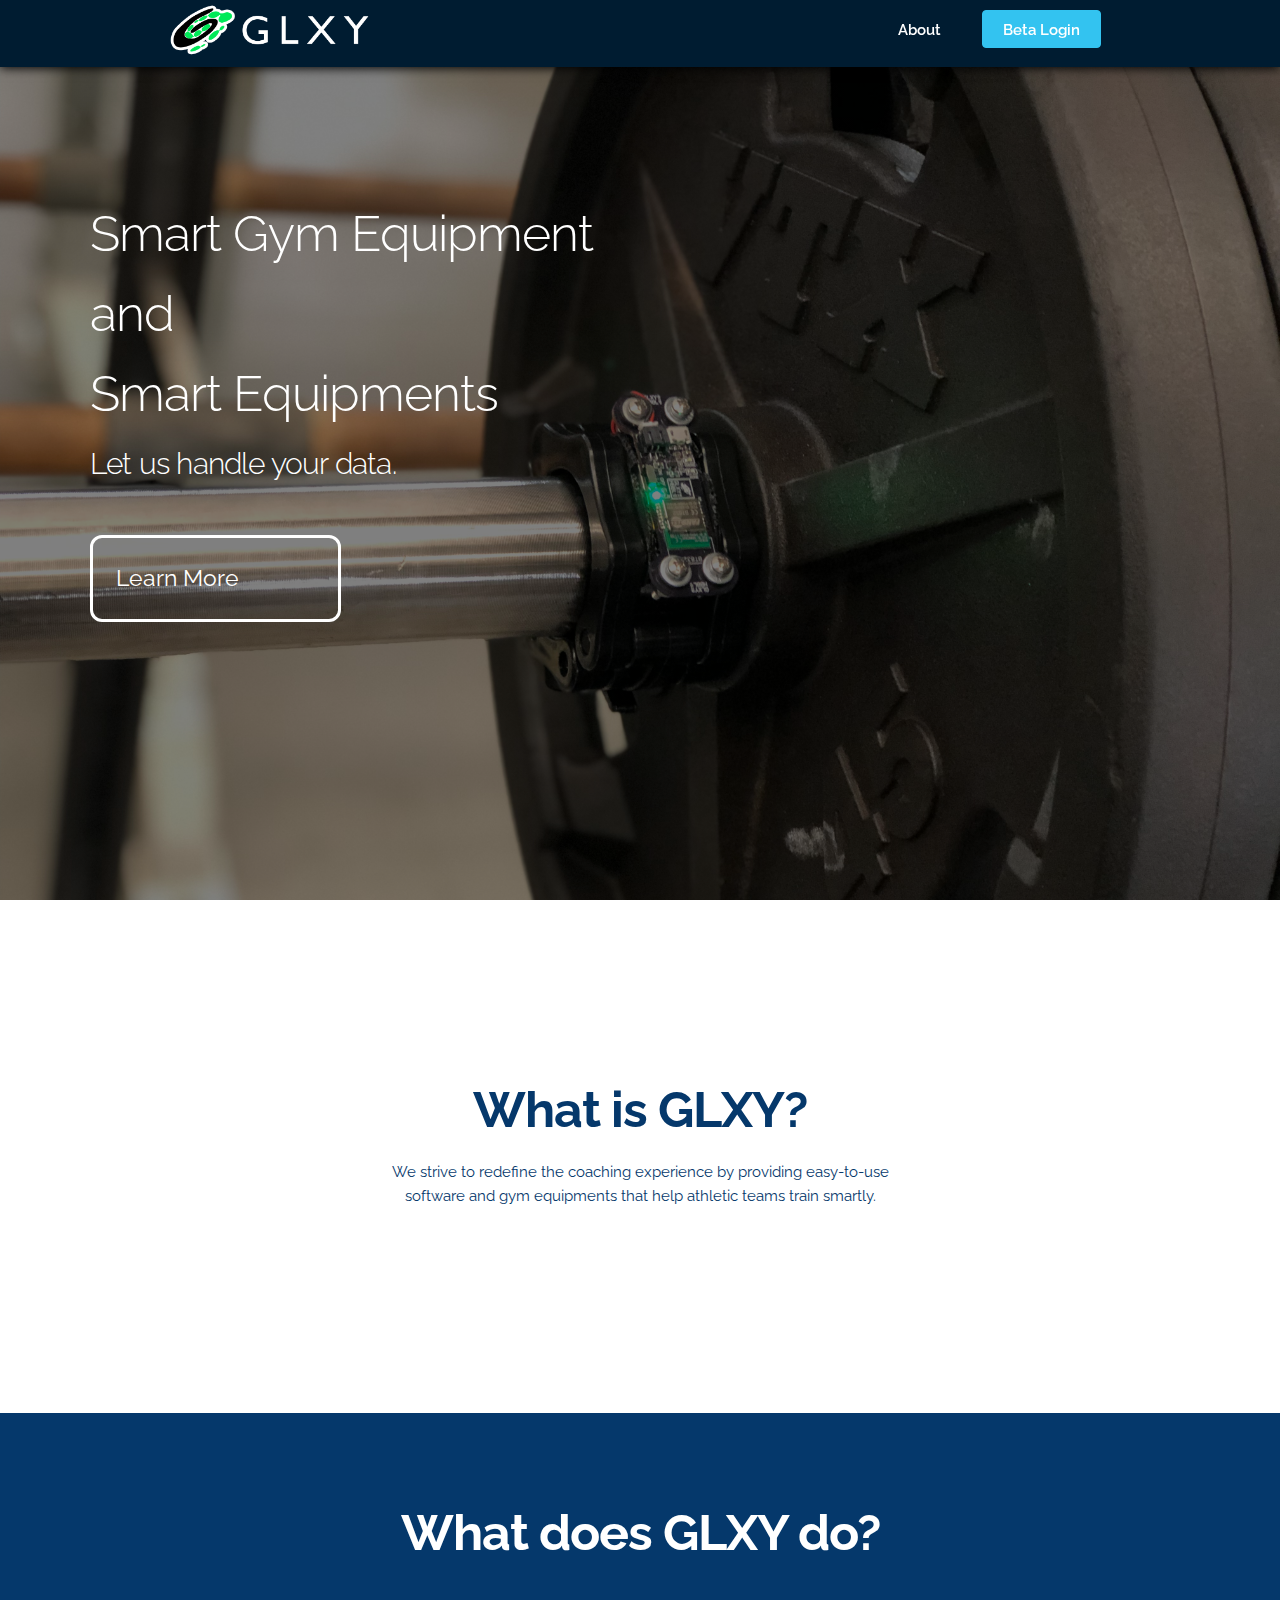
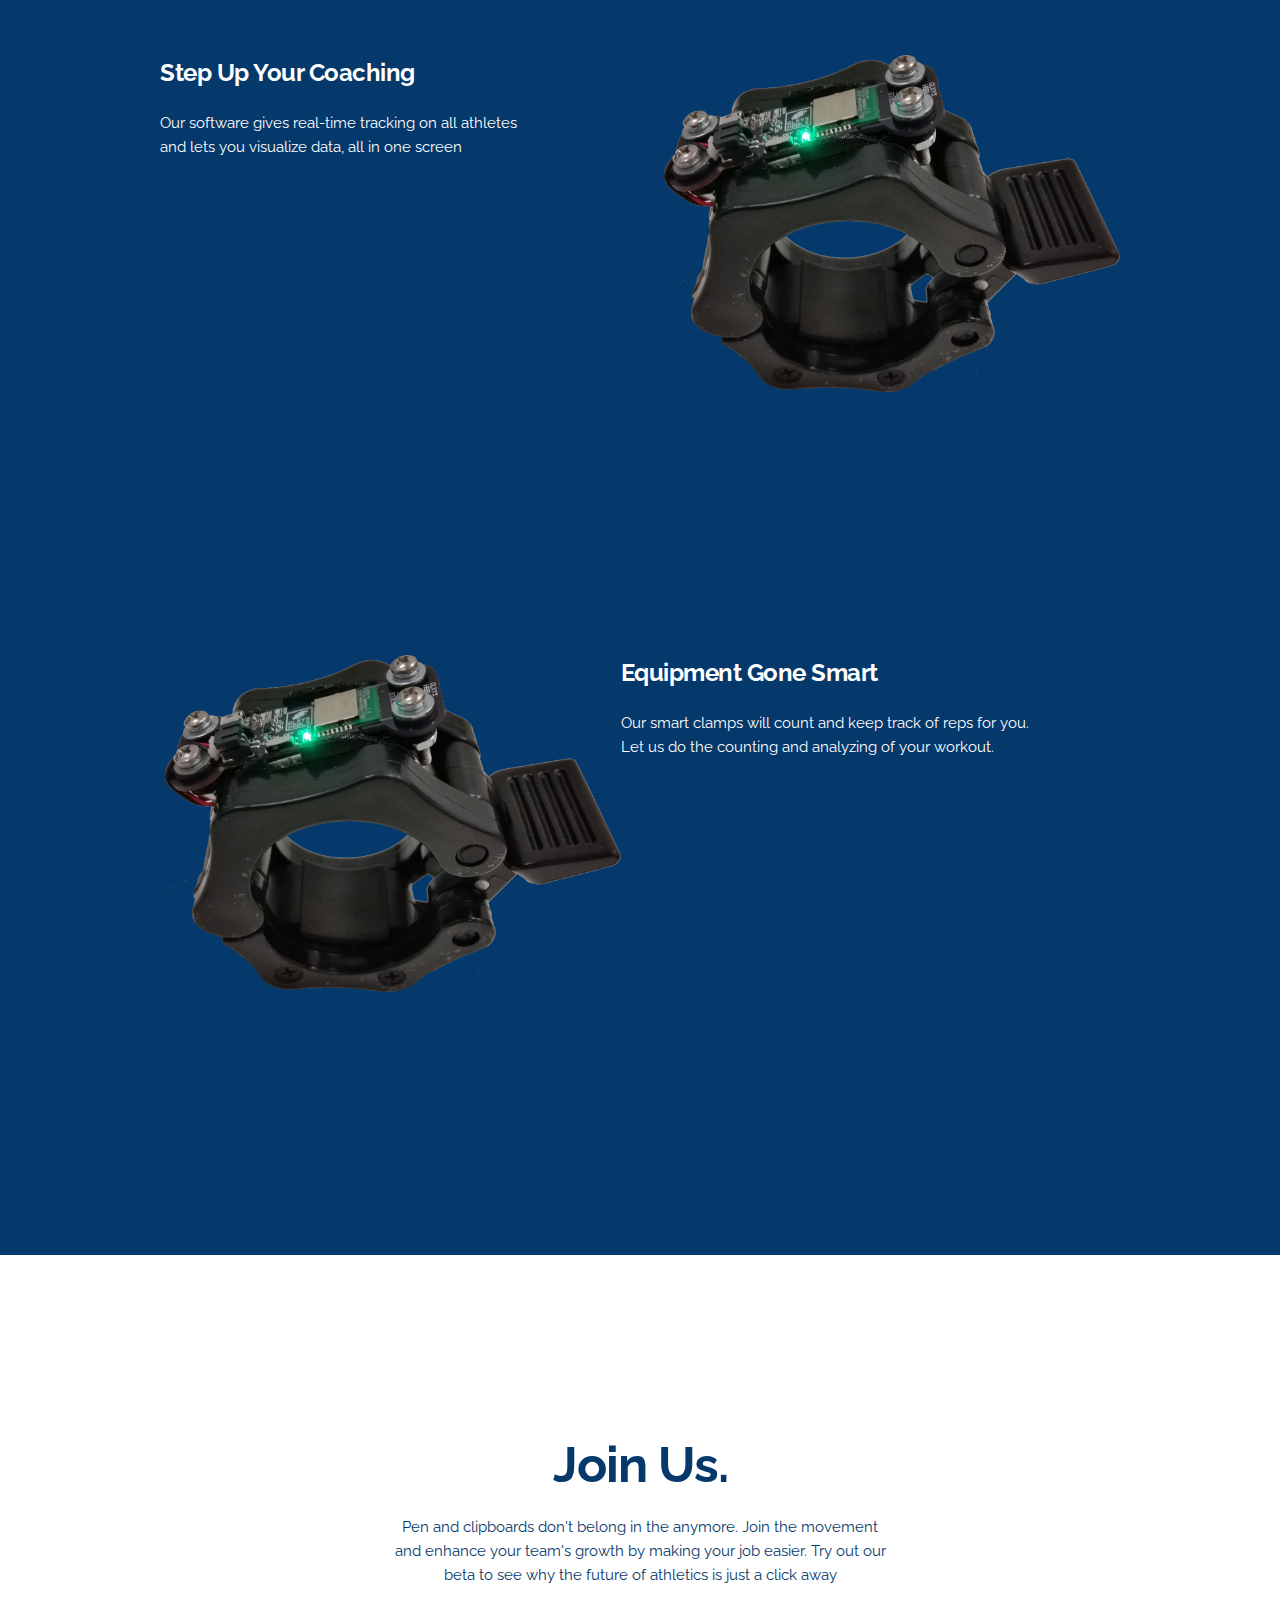
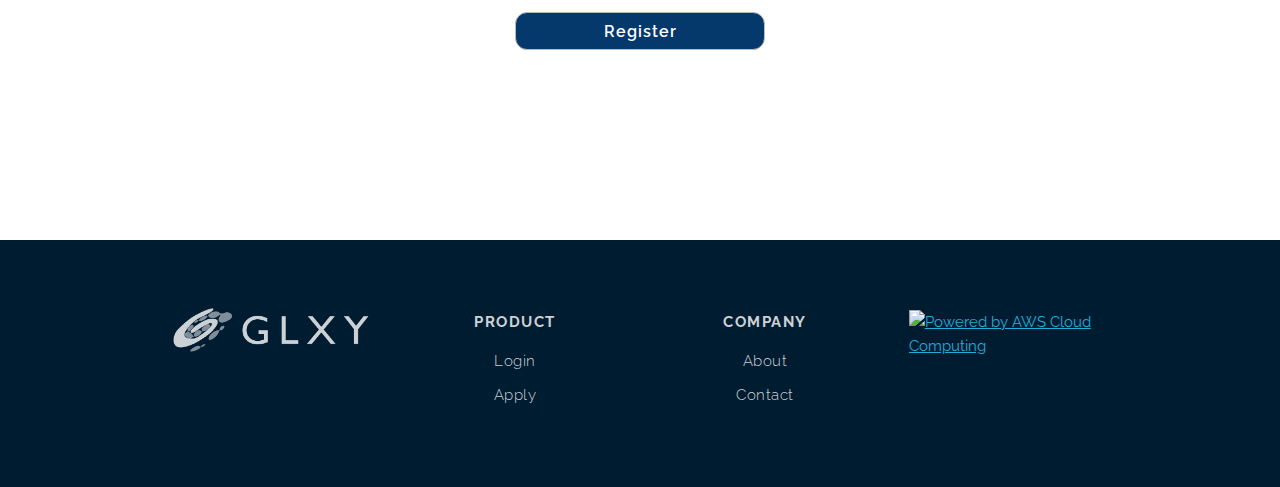
==== index.html @ 8dac8d1a "fixed footer margins bug" ====
<!DOCTYPE html>
<html lang="en">

<head>
  <!-- import jQuery via google's Hosted Libraries CDN
  –––––––––––––––––––––––––––––––––––––––––––––––––– -->
  <script src="https://ajax.googleapis.com/ajax/libs/jquery/3.3.1/jquery.min.js"></script>
  <!-- loads reusable HTML components from ./reusable-components/ -->
  <script>
    $(function(){
      $('#head-contents').load('reusable-components/head-contents.html');
      $('#navbar').load('reusable-components/navbar.html');
      $('#footer').load('reusable-components/footer.html');
    });
  </script>

  <!-- remaining head contents - loaded using jQuery
  –––––––––––––––––––––––––––––––––––––––––––––––––– -->
  <div id="head-contents">
    <!-- loaded by jQuery in head -->
  </div>
</head>

<body>
  <!-- Sticky Navbar - loaded using jQuery
  –––––––––––––––––––––––––––––––––––––––––––––––––– -->
  <div id="navbar">
    <!-- loaded by jQuery in head -->
  </div>
  

  <!-- Primary Page Layout
–––––––––––––––––––––––––––––––––––––––––––––––––– -->
  <section class="hero">
    <img>
    <div class="hero-inner">
      <h1>Smart Gym Equipment</h1>
      <h1>and</h1>
      <h1>Smart Equipments</h1>
      <h4>Let us handle your data.</h4>
      <p class="btn">Learn More</p>
    </div>
  </section>

  <div class="first">
    <h1> <strong> What is GLXY? </strong></h1>
    <p> We strive to redefine the coaching experience by providing easy-to-use <br>
      software and gym equipments that help athletic teams train smartly. </p>
  </div>

  <div class="second-bg">
    <div class="container">
      <div class="second-contents">
        <h1> <strong> What does GLXY do? </strong> </h1>
        <br>
        <br>
        <br>
        <div class="row">
          <div class="second-text six columns">
            <h5> <strong> Step Up Your Coaching </strong></h5>
            <p> Our software gives real-time tracking on all athletes <br>
              and lets you visualize data, all in one screen</p>
          </div>
          <div class="six columns">
            <img class="second-img-1" src="images/clamp2.png" />
          </div>
        </div>
      </div>

      <div class="row">
        <div class="six columns">
          <img class="second-img-1" src="images/clamp2.png" />
        </div>
        <div class="second-contents">
          <div class="second-text six columns">
            <h5> <strong> Equipment Gone Smart </strong></h5>
            <p> Our smart clamps will count and keep track of reps for you. <br>
              Let us do the counting and analyzing of your workout. </p>
          </div>
        </div>
      </div>
    </div>

    <div class="third">
      <h1> <strong> Join Us. </strong></h1>
      <p> Pen and clipboards don't belong in the anymore. Join the movement <br>
        and enhance your team's growth by making your job easier. Try out our <br>
        beta to see why the future of athletics is just a click away </p>
      <button class="third-btn"> Register </button>
    </div>
  </div>

  <div id="footer" class="footer">
    <!-- loaded by jQuery in head -->
  </div>

  <!-- End Document
  –––––––––––––––––––––––––––––––––––––––––––––––––– -->
</body>

</html>
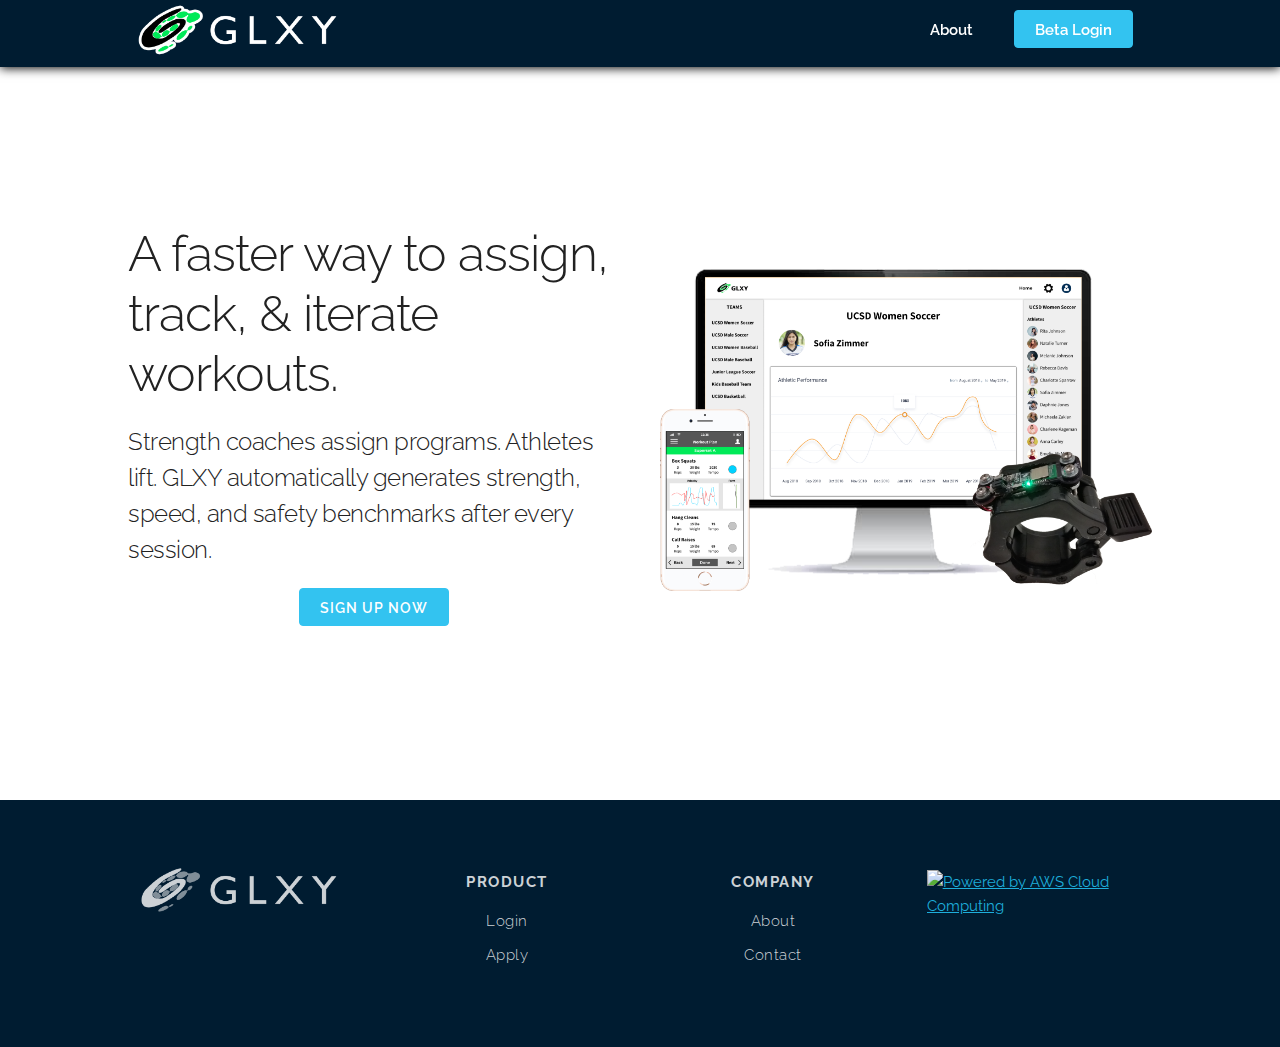
==== commit ca1009ce: "added hero div" ====
--- a/index.html
+++ b/index.html
@@ -31,63 +31,20 @@
 
   <!-- Primary Page Layout
 –––––––––––––––––––––––––––––––––––––––––––––––––– -->
-  <section class="hero">
-    <img>
-    <div class="hero-inner">
-      <h1>Smart Gym Equipment</h1>
-      <h1>and</h1>
-      <h1>Smart Equipments</h1>
-      <h4>Let us handle your data.</h4>
-      <p class="btn">Learn More</p>
+  <div class="hero container row">
+    <div class="six columns flex-center-vertically">
+      <h1>
+        A faster way to assign, track, & iterate workouts.
+      </h1>
+      <h5>
+        Strength coaches assign programs. Athletes lift. GLXY automatically generates strength, speed, and safety benchmarks after every session.
+      </h5>
+      <a class="button button-primary button-hero" href="#">Sign Up Now</a>
     </div>
-  </section>
-
-  <div class="first">
-    <h1> <strong> What is GLXY? </strong></h1>
-    <p> We strive to redefine the coaching experience by providing easy-to-use <br>
-      software and gym equipments that help athletic teams train smartly. </p>
-  </div>
-
-  <div class="second-bg">
-    <div class="container">
-      <div class="second-contents">
-        <h1> <strong> What does GLXY do? </strong> </h1>
-        <br>
-        <br>
-        <br>
-        <div class="row">
-          <div class="second-text six columns">
-            <h5> <strong> Step Up Your Coaching </strong></h5>
-            <p> Our software gives real-time tracking on all athletes <br>
-              and lets you visualize data, all in one screen</p>
-          </div>
-          <div class="six columns">
-            <img class="second-img-1" src="images/clamp2.png" />
-          </div>
-        </div>
-      </div>
-
-      <div class="row">
-        <div class="six columns">
-          <img class="second-img-1" src="images/clamp2.png" />
-        </div>
-        <div class="second-contents">
-          <div class="second-text six columns">
-            <h5> <strong> Equipment Gone Smart </strong></h5>
-            <p> Our smart clamps will count and keep track of reps for you. <br>
-              Let us do the counting and analyzing of your workout. </p>
-          </div>
-        </div>
-      </div>
+    <div class="six columns flex-center-vertically">
+      <img class="hero-image" src="images/hero-platform.png" alt="GLXY's Platform">
     </div>
-
-    <div class="third">
-      <h1> <strong> Join Us. </strong></h1>
-      <p> Pen and clipboards don't belong in the anymore. Join the movement <br>
-        and enhance your team's growth by making your job easier. Try out our <br>
-        beta to see why the future of athletics is just a click away </p>
-      <button class="third-btn"> Register </button>
-    </div>
+    
   </div>
 
   <div id="footer" class="footer">
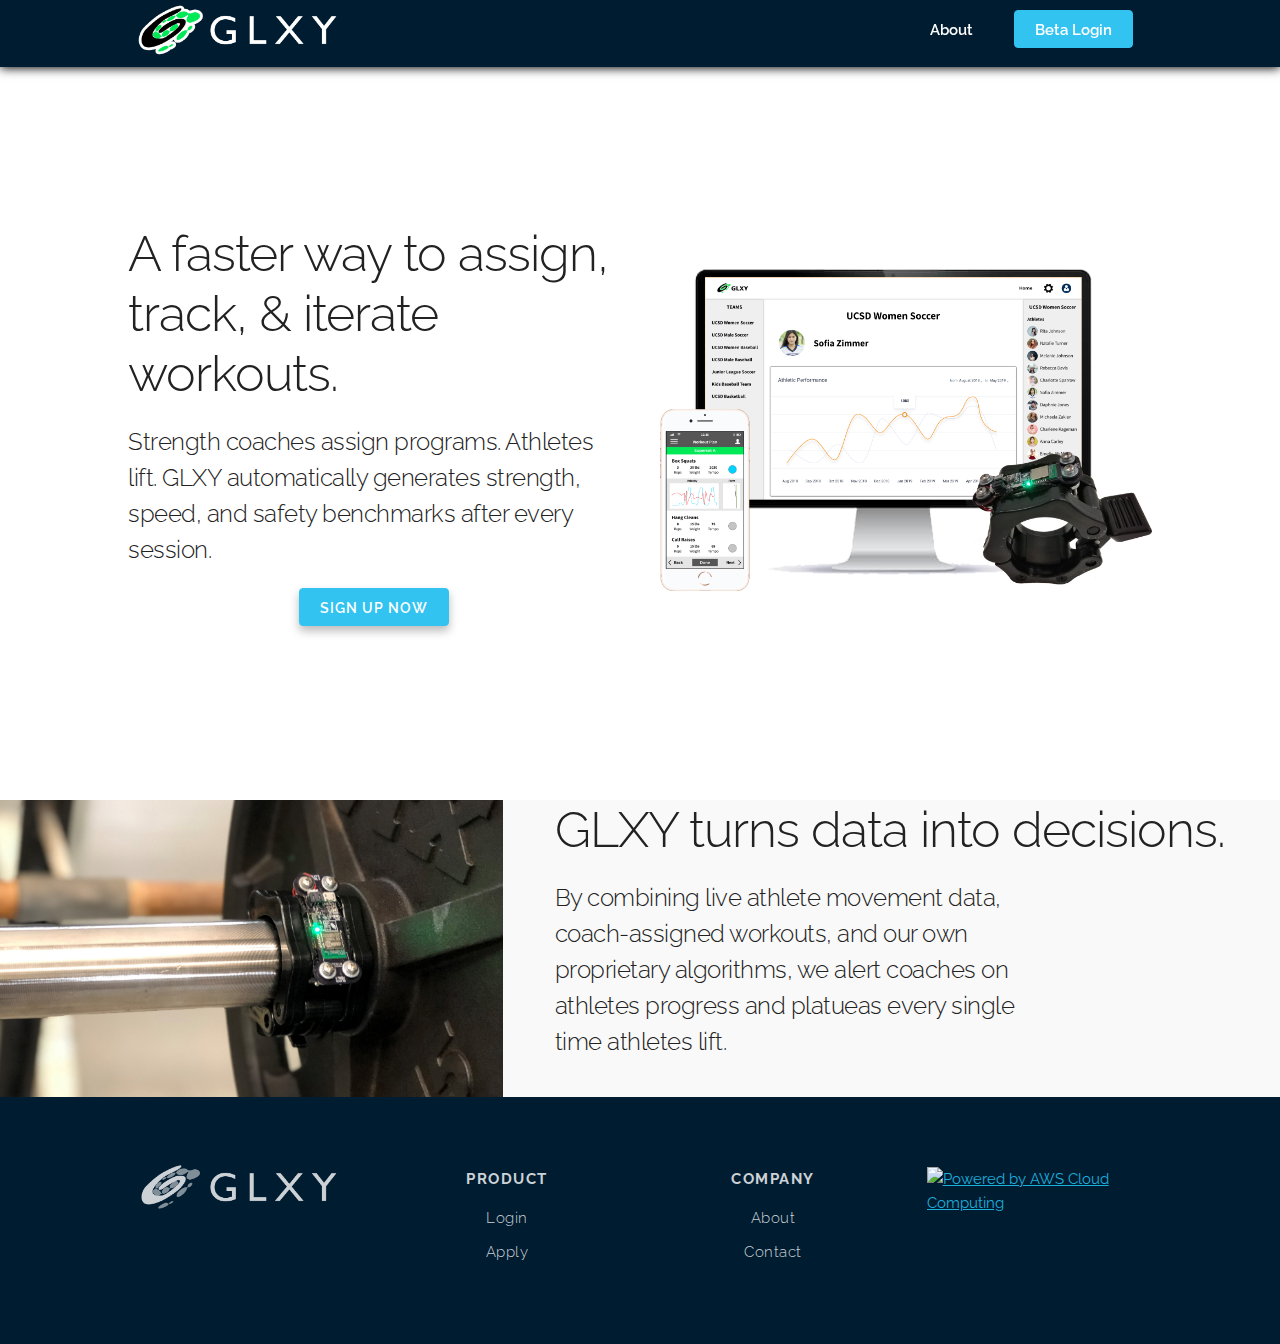
==== commit d74f8b96: "added 2nd div, below the fold" ====
--- a/index.html
+++ b/index.html
@@ -39,13 +39,29 @@
       <h5>
         Strength coaches assign programs. Athletes lift. GLXY automatically generates strength, speed, and safety benchmarks after every session.
       </h5>
-      <a class="button button-primary button-hero" href="#">Sign Up Now</a>
+      <a class="button-hero button button-primary" href="#">Sign Up Now</a>
     </div>
     <div class="six columns flex-center-vertically">
       <img class="hero-image" src="images/hero-platform.png" alt="GLXY's Platform">
     </div>
-    
   </div>
+
+  <div class="below-fold row">
+    <div class="five columns flex-center-vertically">
+      <img class="fold-image" src="images/clamp-zoom.jpg" alt="GLXY's sensored clamp on a barbell">
+    </div>
+    <div class="seven columns flex-center-vertically">
+      <h1>
+        GLXY turns data into decisions.
+      </h1>
+      <h5 class="fold-supporting-text">
+        By combining live athlete movement data, coach-assigned workouts, and our own proprietary algorithms, we alert coaches on athletes progress and platueas every single time athletes lift.
+      </h5>
+    </div>
+
+  </div>
+
+
 
   <div id="footer" class="footer">
     <!-- loaded by jQuery in head -->
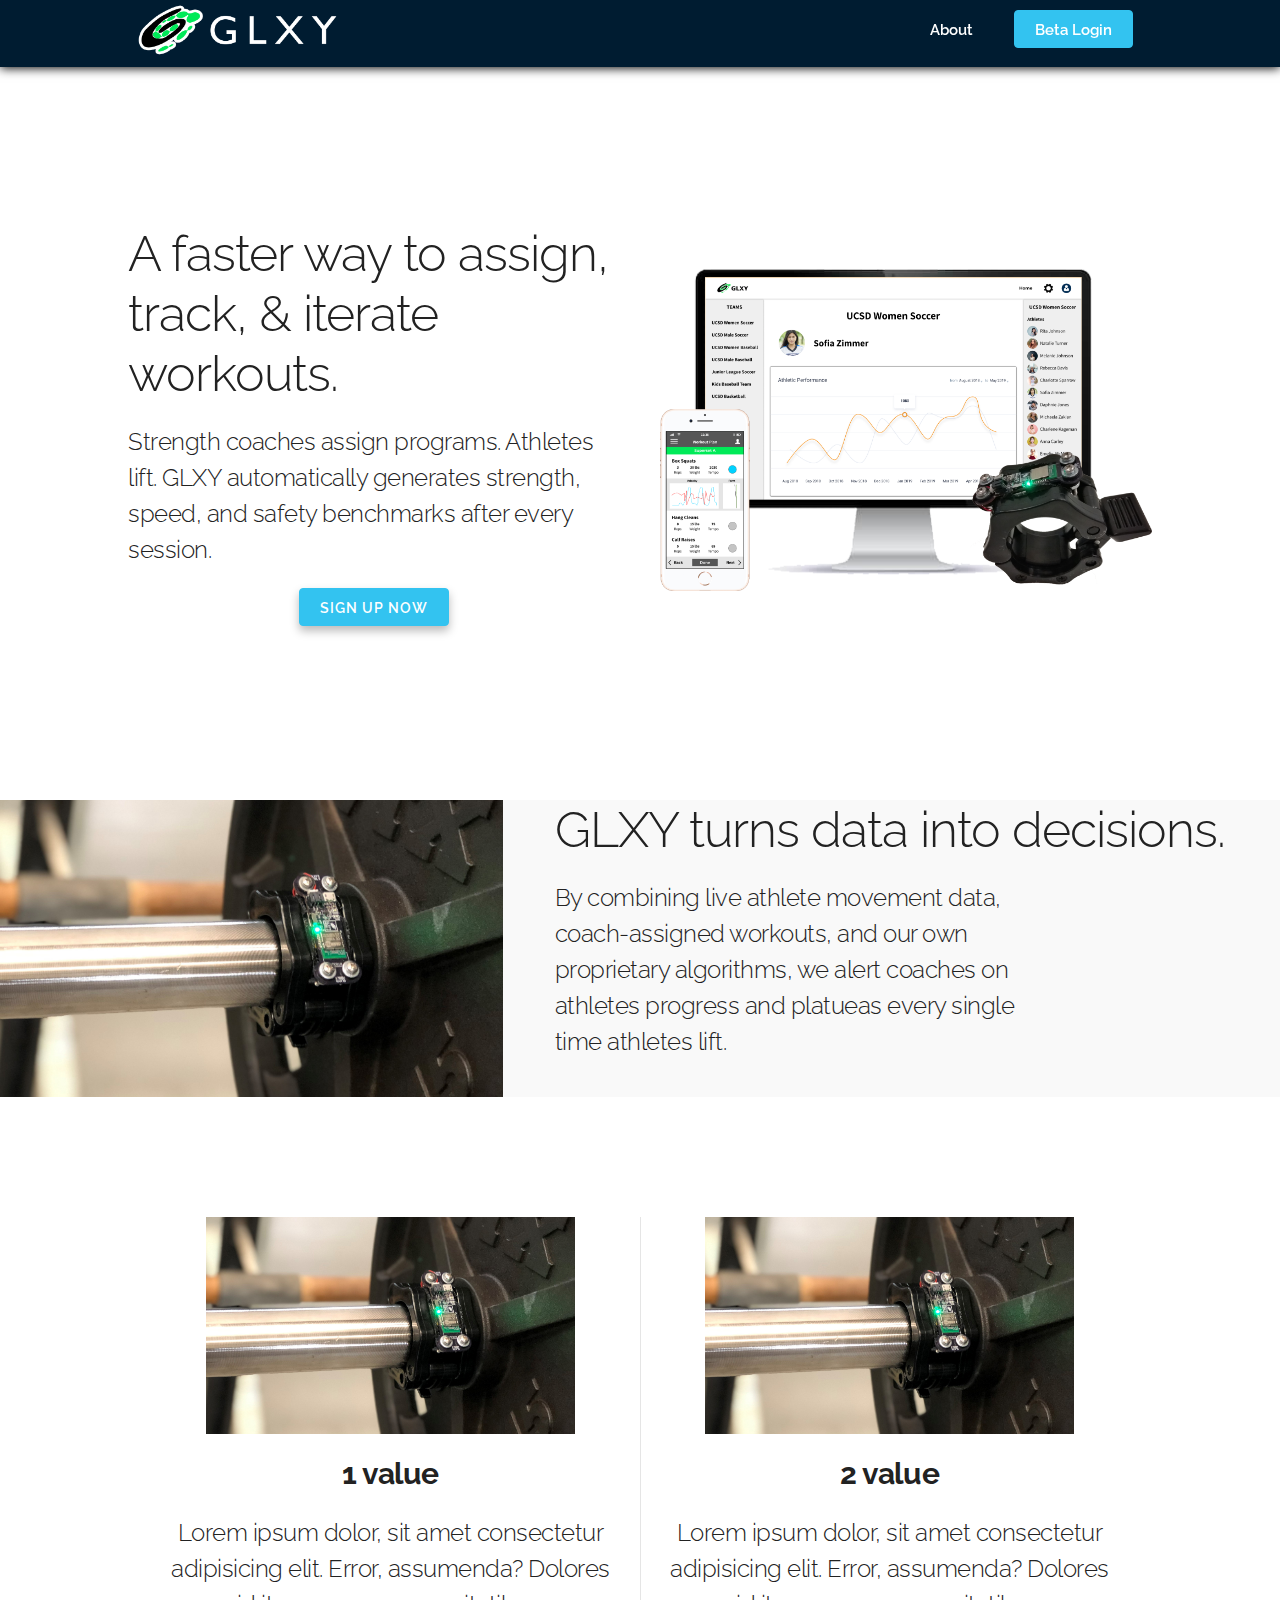
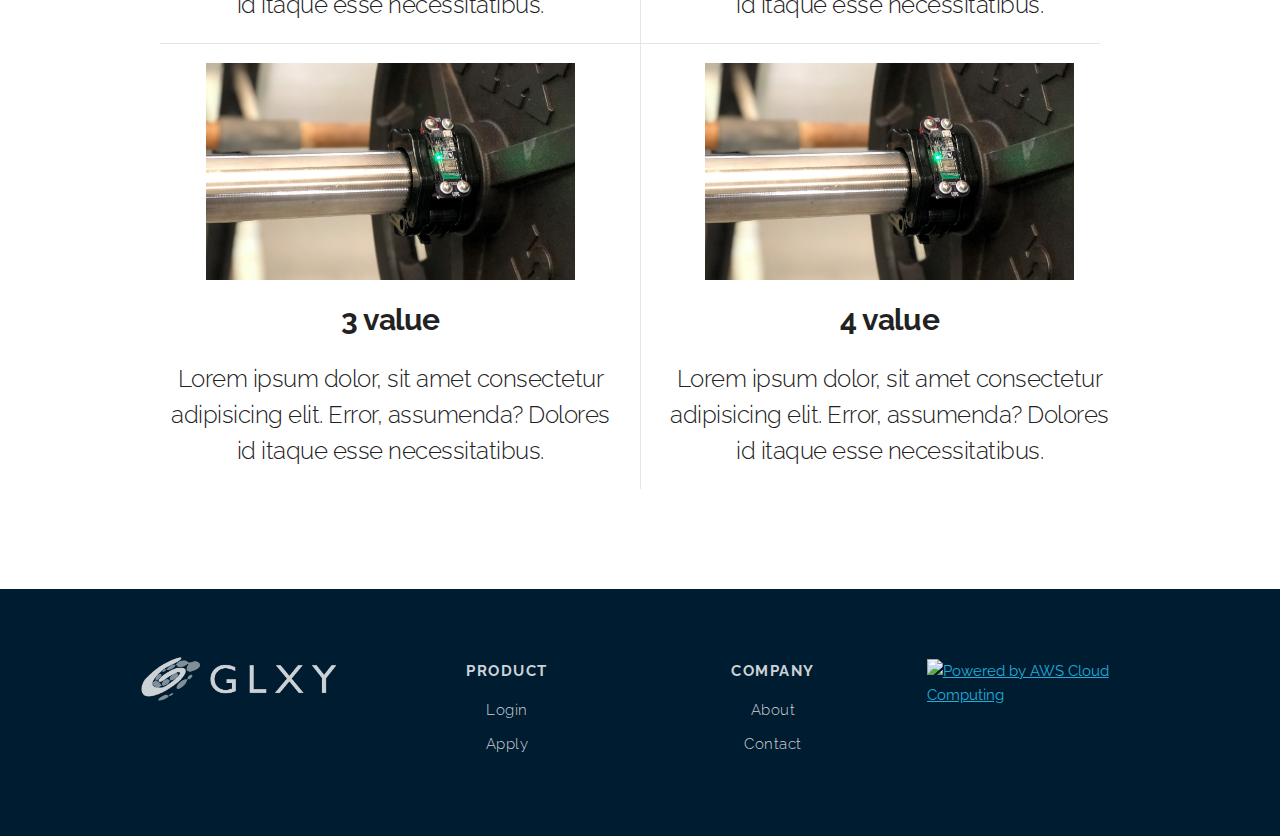
==== commit 0ba16704: "feature section layout done, lorem copy" ====
--- a/index.html
+++ b/index.html
@@ -58,8 +58,64 @@
         By combining live athlete movement data, coach-assigned workouts, and our own proprietary algorithms, we alert coaches on athletes progress and platueas every single time athletes lift.
       </h5>
     </div>
+  </div>
 
+  <div class="feature-block container">
+    <!-- cards 1-2 -->
+    <div class="row">
+      <!-- card 1 -->
+      <div class="feature-card six columns flex-center-vertically">
+        <img class="feature-icon" src="images/clamp-zoom.jpg" alt="GLXY's sensored clamp on a barbell">
+        <h4 class="feature-text"><strong>
+          1 value
+        </strong></h4>
+        <h5 class="feature-text">
+          Lorem ipsum dolor, sit amet consectetur adipisicing elit. Error, assumenda? Dolores id itaque esse necessitatibus. 
+        </h5>
+      </div>
+      <div class="vertical-separator">
+        <!-- vertical separator -->
+      </div>
+      <!-- card 2 -->
+      <div class="feature-card six columns flex-center-vertically">
+        <img class="feature-icon" src="images/clamp-zoom.jpg" alt="GLXY's sensored clamp on a barbell">
+        <h4 class="feature-text"><strong>
+          2 value
+        </strong></h4>
+        <h5 class="feature-text">
+          Lorem ipsum dolor, sit amet consectetur adipisicing elit. Error, assumenda? Dolores id itaque esse necessitatibus. 
+        </h5>
+      </div>
+    </div>
+    <div class="horizontal-separator">
+        <!-- horizontal separator -->
+      </div>
+    <!-- cards 3-4 -->
+    <div class="row">
+      <!-- card 3 -->
+      <div class="feature-card six columns flex-center-vertically">
+        <img class="feature-icon" src="images/clamp-zoom.jpg" alt="GLXY's sensored clamp on a barbell">
+        <h4 class="feature-text"><strong>
+          3 value
+        </strong></h4>
+        <h5 class="feature-text">
+          Lorem ipsum dolor, sit amet consectetur adipisicing elit. Error, assumenda? Dolores id itaque esse necessitatibus. 
+        </h5>
+      </div>
+      <!-- card 4 -->
+      <div class="feature-card six columns flex-center-vertically">
+        <img class="feature-icon" src="images/clamp-zoom.jpg" alt="GLXY's sensored clamp on a barbell">
+        <h4 class="feature-text"><strong>
+          4 value
+        </strong></h4>
+        <h5 class="feature-text">
+          Lorem ipsum dolor, sit amet consectetur adipisicing elit. Error, assumenda? Dolores id itaque esse necessitatibus. 
+        </h5>
+      </div>
+    </div>
   </div>
+
+ 
 
 
 
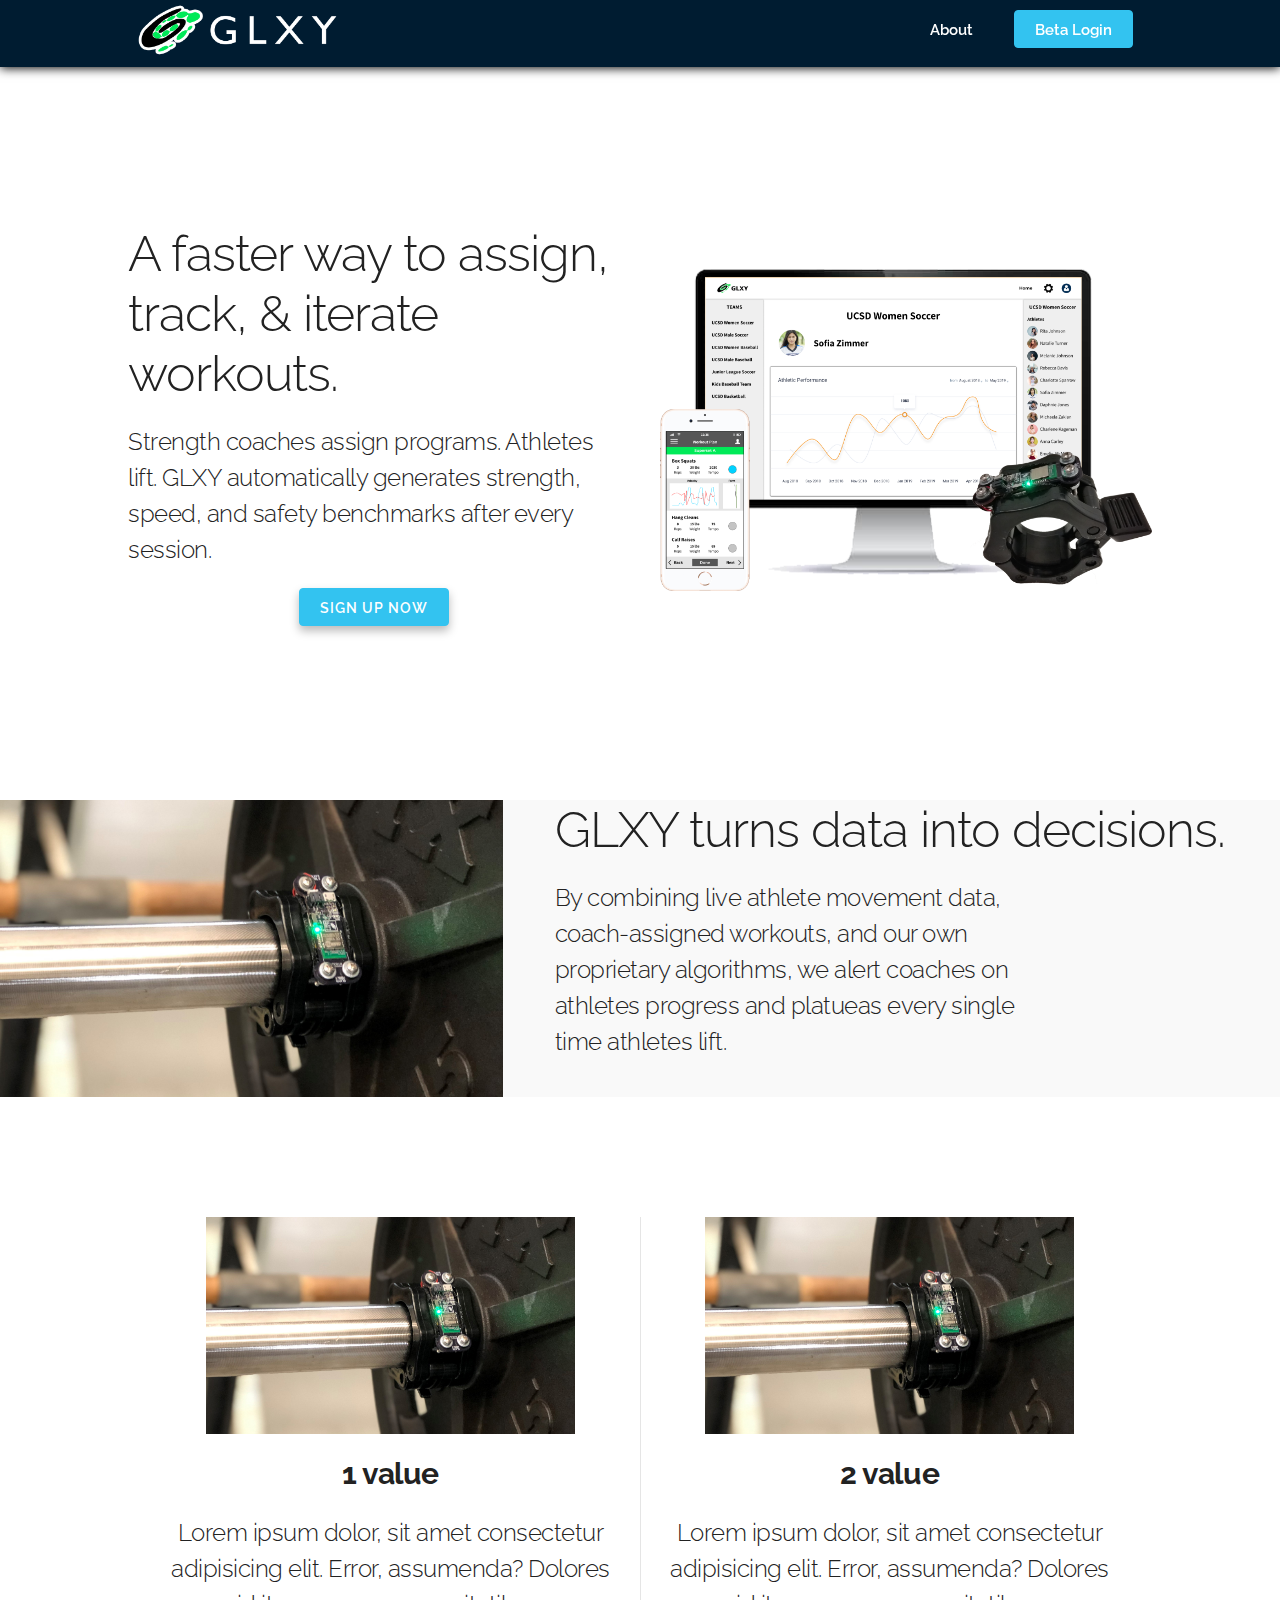
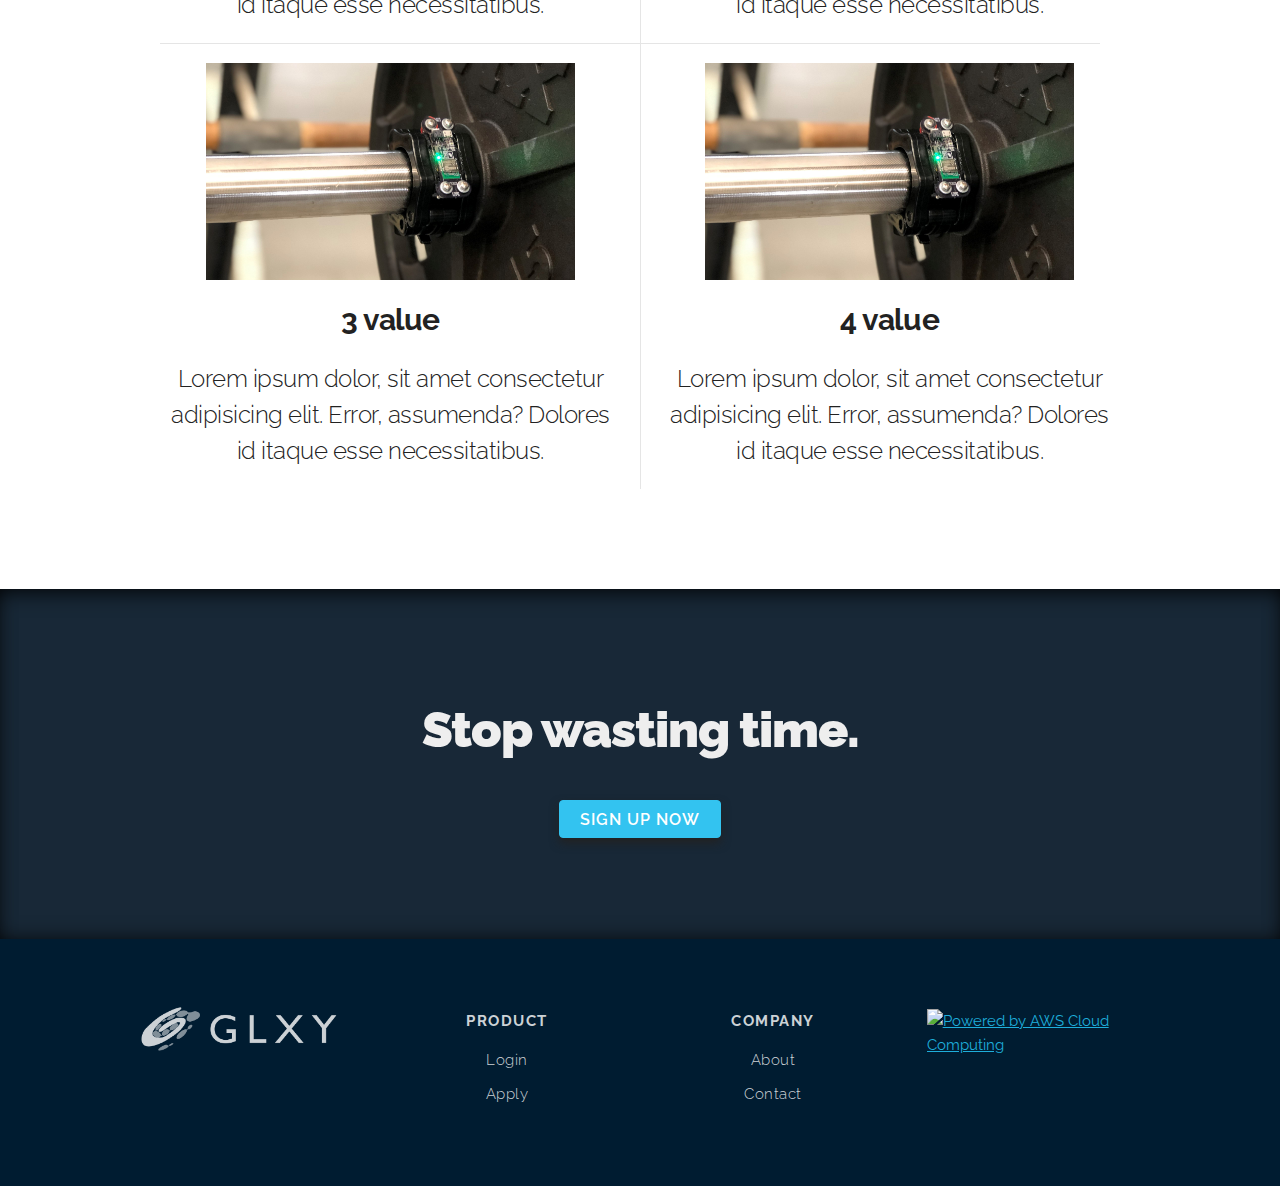
==== commit f62d86ed: "added final CTA, WIP. too tired to continue" ====
--- a/index.html
+++ b/index.html
@@ -31,6 +31,7 @@
 
   <!-- Primary Page Layout
 –––––––––––––––––––––––––––––––––––––––––––––––––– -->
+  <!-- hero -->
   <div class="hero container row">
     <div class="six columns flex-center-vertically">
       <h1>
@@ -46,6 +47,7 @@
     </div>
   </div>
 
+  <!-- below the fold -->
   <div class="below-fold row">
     <div class="five columns flex-center-vertically">
       <img class="fold-image" src="images/clamp-zoom.jpg" alt="GLXY's sensored clamp on a barbell">
@@ -60,6 +62,7 @@
     </div>
   </div>
 
+  <!-- feature cards -->
   <div class="feature-block container">
     <!-- cards 1-2 -->
     <div class="row">
@@ -115,8 +118,19 @@
     </div>
   </div>
 
- 
+  <!-- final CTA -->
+  <div class="final-cta-background flex-center-vertically">
+    <div class="final-cta-contents">
+      <h1 class="final-cta-text">
+        Stop wasting time.
+      </h1>
+      <a class="button-f-cta button-primary button" href="#">
+        Sign Up Now
+      </a>
 
+      
+    </div>
+  </div>
 
 
   <div id="footer" class="footer">
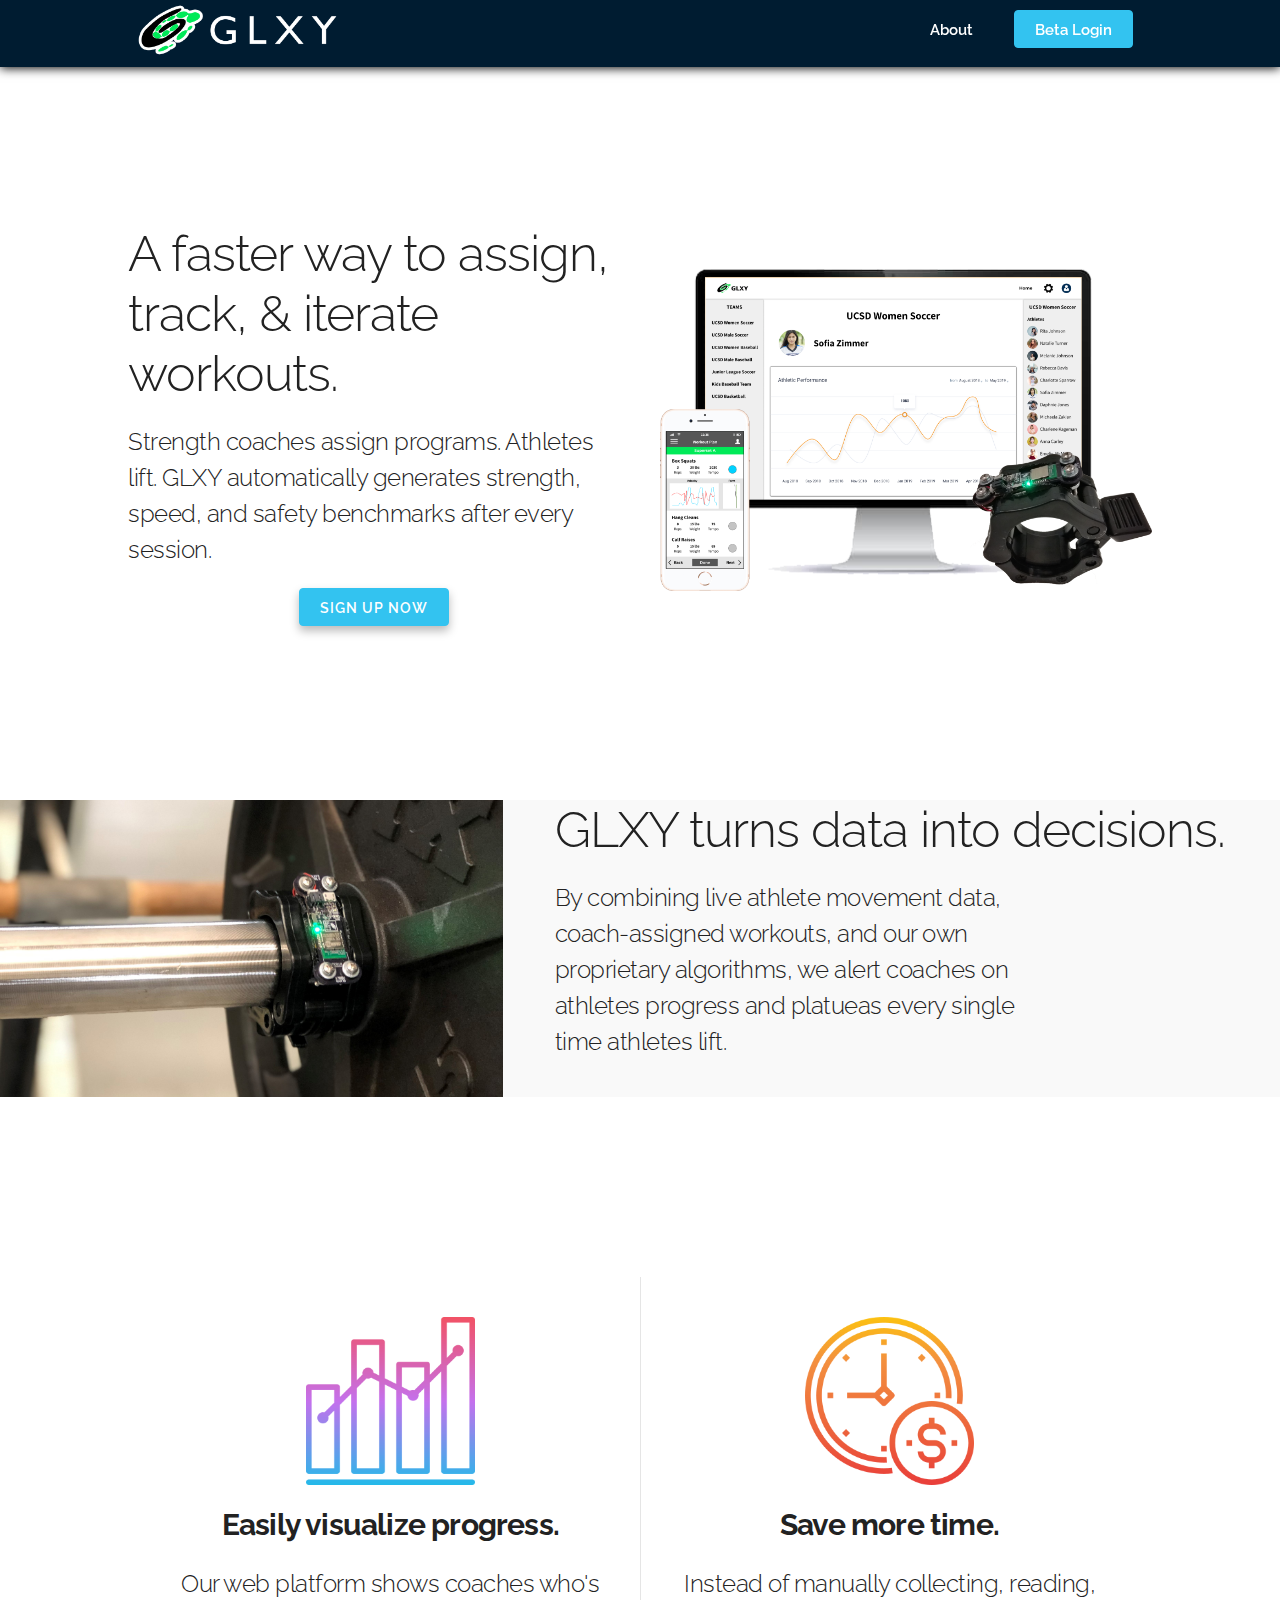
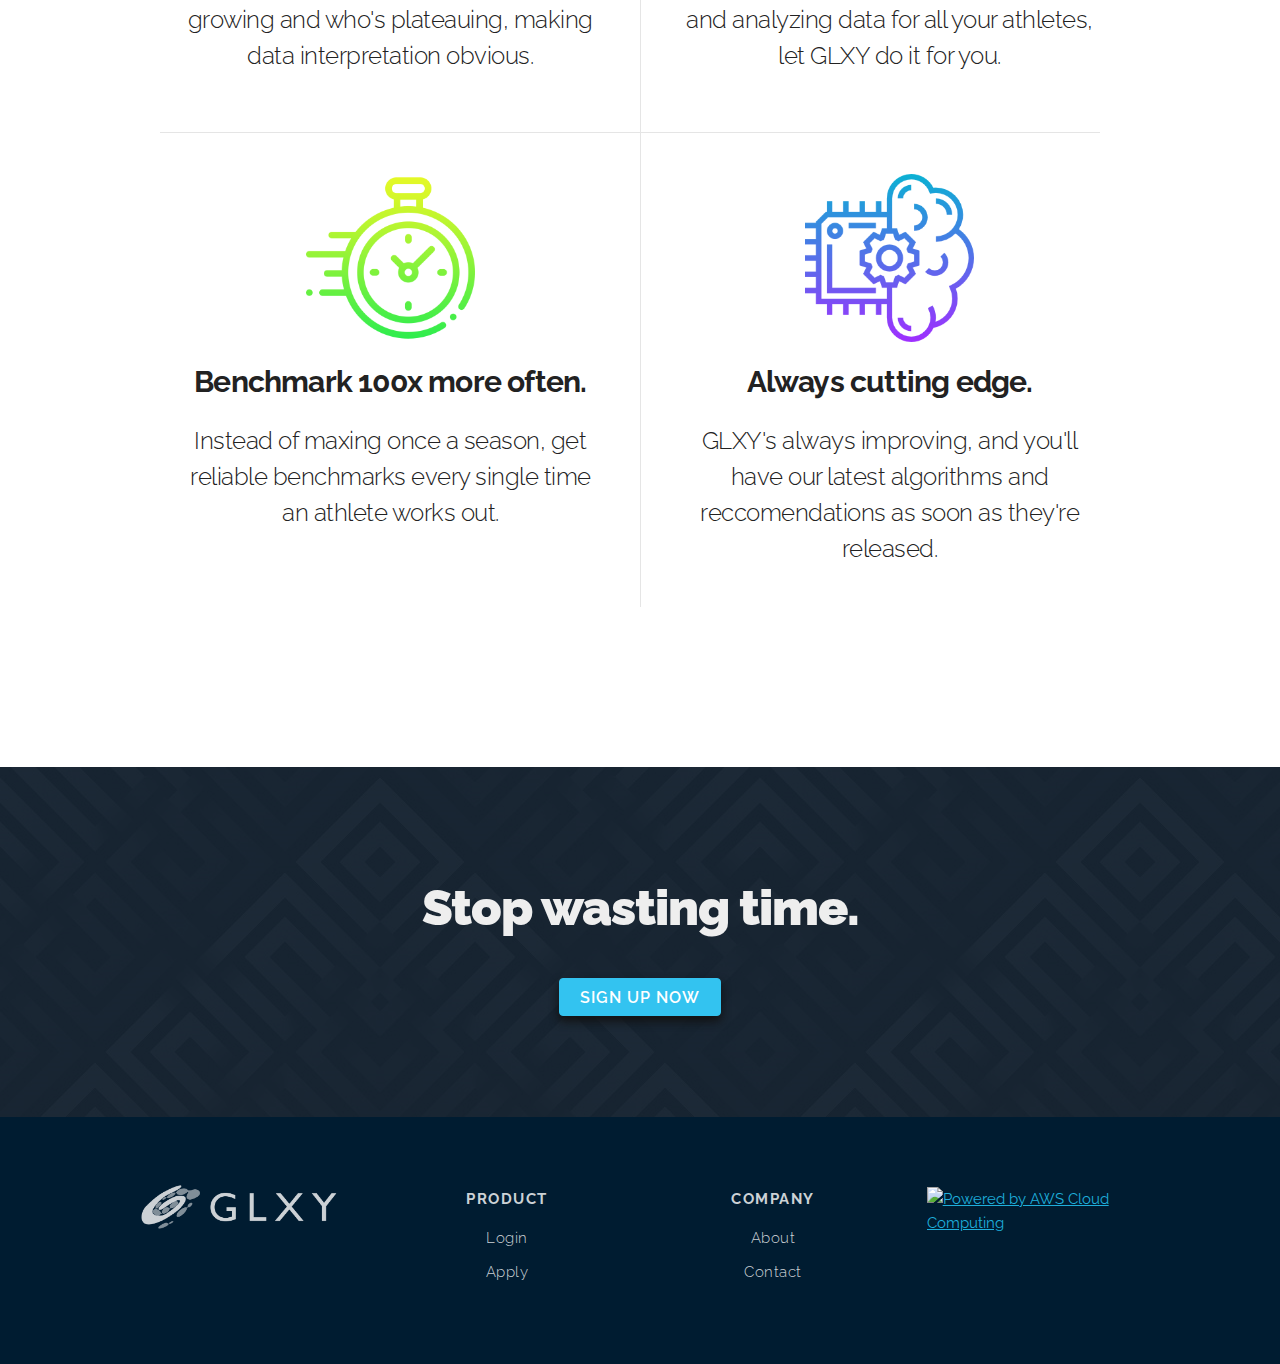
==== commit 7d72887a: "updated feature cards w copy, icons" ====
--- a/index.html
+++ b/index.html
@@ -68,25 +68,25 @@
     <div class="row">
       <!-- card 1 -->
       <div class="feature-card six columns flex-center-vertically">
-        <img class="feature-icon" src="images/clamp-zoom.jpg" alt="GLXY's sensored clamp on a barbell">
+        <img class="feature-icon" src="images/ft-growth.png" alt="GLXY's sensored clamp on a barbell">
         <h4 class="feature-text"><strong>
-          1 value
+          Easily visualize progress.
         </strong></h4>
         <h5 class="feature-text">
-          Lorem ipsum dolor, sit amet consectetur adipisicing elit. Error, assumenda? Dolores id itaque esse necessitatibus. 
-        </h5>
+          Our web platform shows coaches who's growing and who's plateauing, making data interpretation obvious.
+        </h5> 
       </div>
       <div class="vertical-separator">
         <!-- vertical separator -->
       </div>
       <!-- card 2 -->
       <div class="feature-card six columns flex-center-vertically">
-        <img class="feature-icon" src="images/clamp-zoom.jpg" alt="GLXY's sensored clamp on a barbell">
+        <img class="feature-icon" src="images/ft-clock.png" alt="GLXY's sensored clamp on a barbell">
         <h4 class="feature-text"><strong>
-          2 value
+          Save more time.
         </strong></h4>
         <h5 class="feature-text">
-          Lorem ipsum dolor, sit amet consectetur adipisicing elit. Error, assumenda? Dolores id itaque esse necessitatibus. 
+          Instead of manually collecting, reading, and analyzing data for all your athletes, let GLXY do it for you.
         </h5>
       </div>
     </div>
@@ -97,22 +97,22 @@
     <div class="row">
       <!-- card 3 -->
       <div class="feature-card six columns flex-center-vertically">
-        <img class="feature-icon" src="images/clamp-zoom.jpg" alt="GLXY's sensored clamp on a barbell">
+        <img class="feature-icon" src="images/ft-speed.png" alt="GLXY's sensored clamp on a barbell">
         <h4 class="feature-text"><strong>
-          3 value
+          Benchmark 100x more often.
         </strong></h4>
         <h5 class="feature-text">
-          Lorem ipsum dolor, sit amet consectetur adipisicing elit. Error, assumenda? Dolores id itaque esse necessitatibus. 
+          Instead of maxing once a season, get reliable benchmarks every single time an athlete works out.
         </h5>
       </div>
       <!-- card 4 -->
       <div class="feature-card six columns flex-center-vertically">
-        <img class="feature-icon" src="images/clamp-zoom.jpg" alt="GLXY's sensored clamp on a barbell">
+        <img class="feature-icon" src="images/ft-machine.png" alt="GLXY's sensored clamp on a barbell">
         <h4 class="feature-text"><strong>
-          4 value
+          Always cutting edge.
         </strong></h4>
         <h5 class="feature-text">
-          Lorem ipsum dolor, sit amet consectetur adipisicing elit. Error, assumenda? Dolores id itaque esse necessitatibus. 
+          GLXY's always improving, and you'll have our latest algorithms and reccomendations as soon as they're released.
         </h5>
       </div>
     </div>
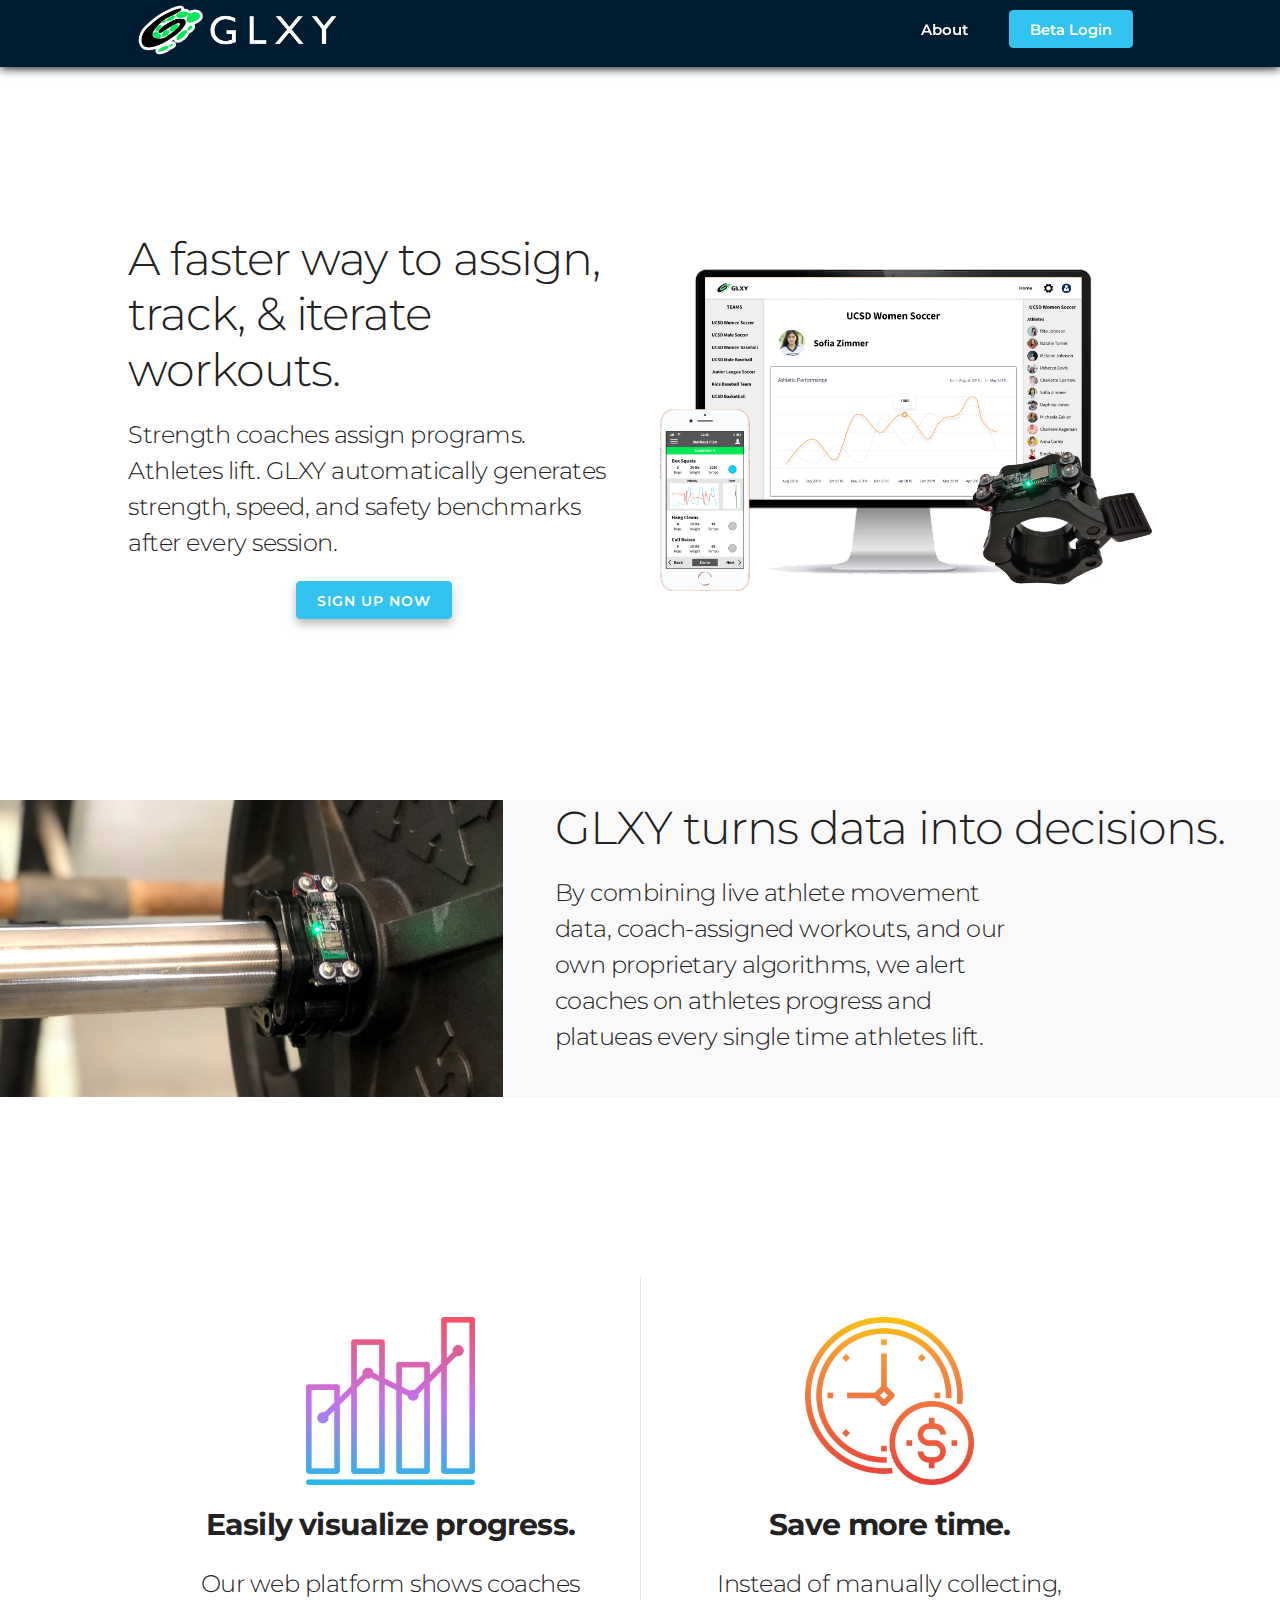
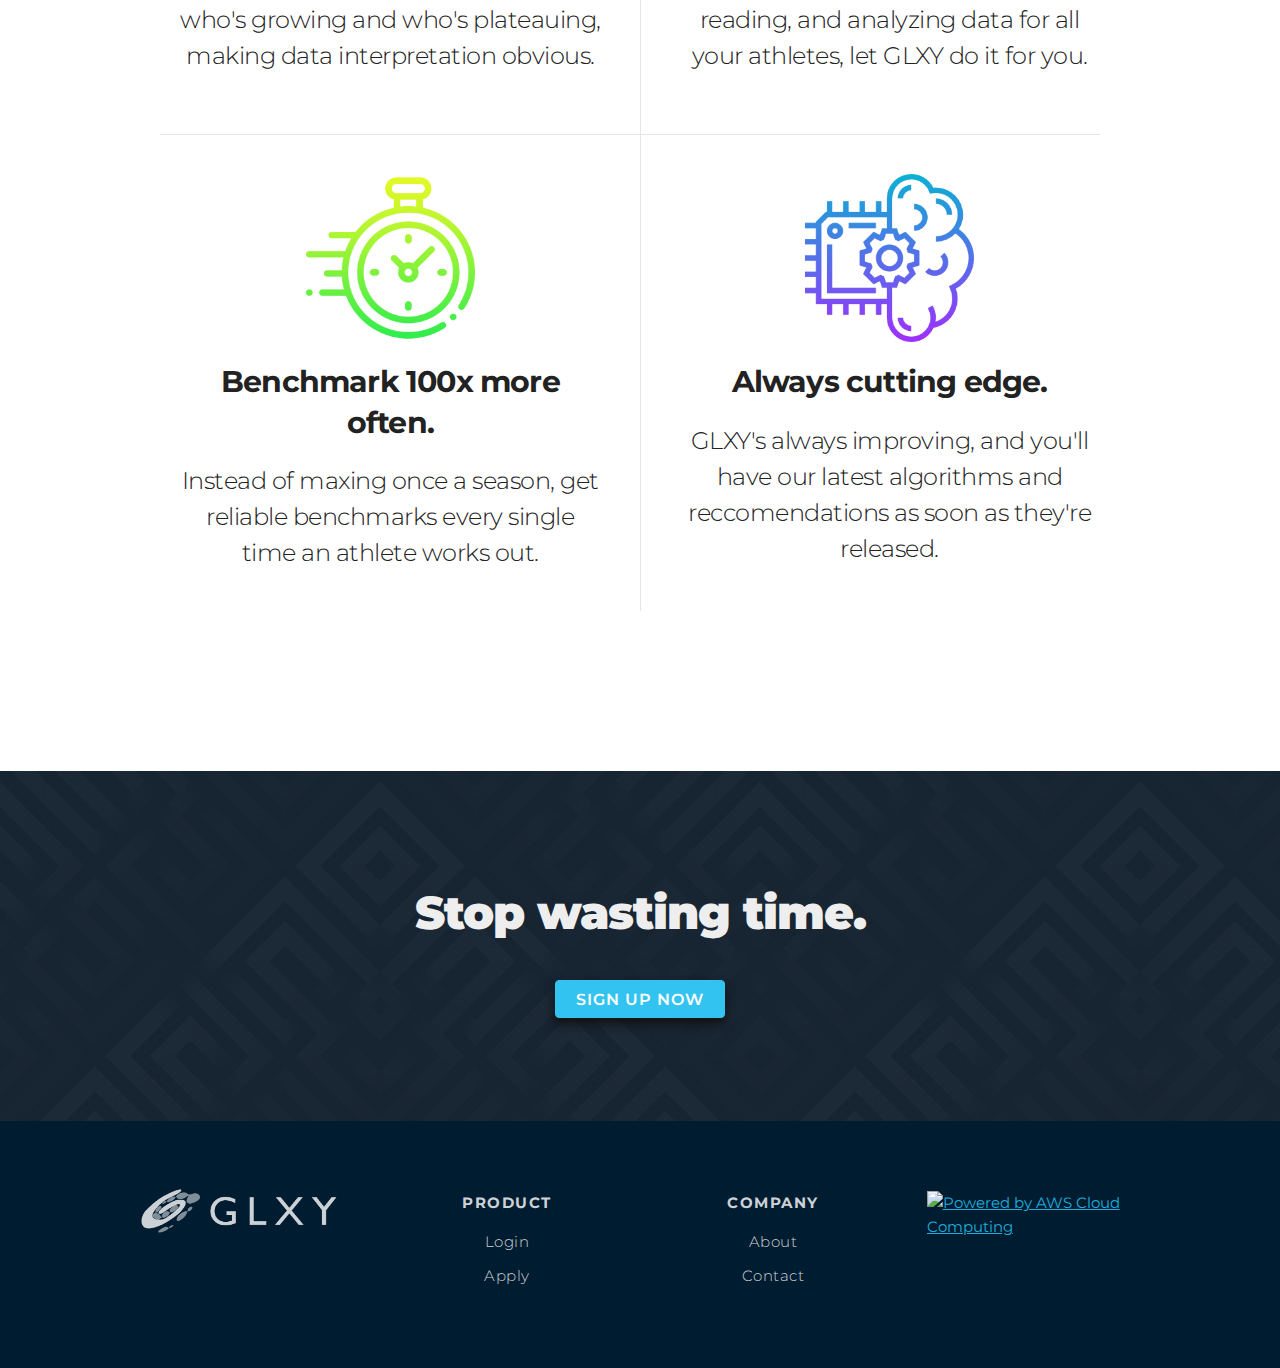
==== commit 689bcba1: "added application form, contact email" ====
--- a/index.html
+++ b/index.html
@@ -40,7 +40,7 @@
       <h5>
         Strength coaches assign programs. Athletes lift. GLXY automatically generates strength, speed, and safety benchmarks after every session.
       </h5>
-      <a class="button-hero button button-primary" href="#">Sign Up Now</a>
+      <a class="button-hero button button-primary" href="./apply.html">Sign Up Now</a>
     </div>
     <div class="six columns flex-center-vertically">
       <img class="hero-image" src="images/hero-platform.png" alt="GLXY's Platform">
@@ -124,7 +124,7 @@
       <h1 class="final-cta-text">
         Stop wasting time.
       </h1>
-      <a class="button-f-cta button-primary button" href="#">
+      <a class="button-f-cta button-primary button" href="./apply.html">
         Sign Up Now
       </a>
 
